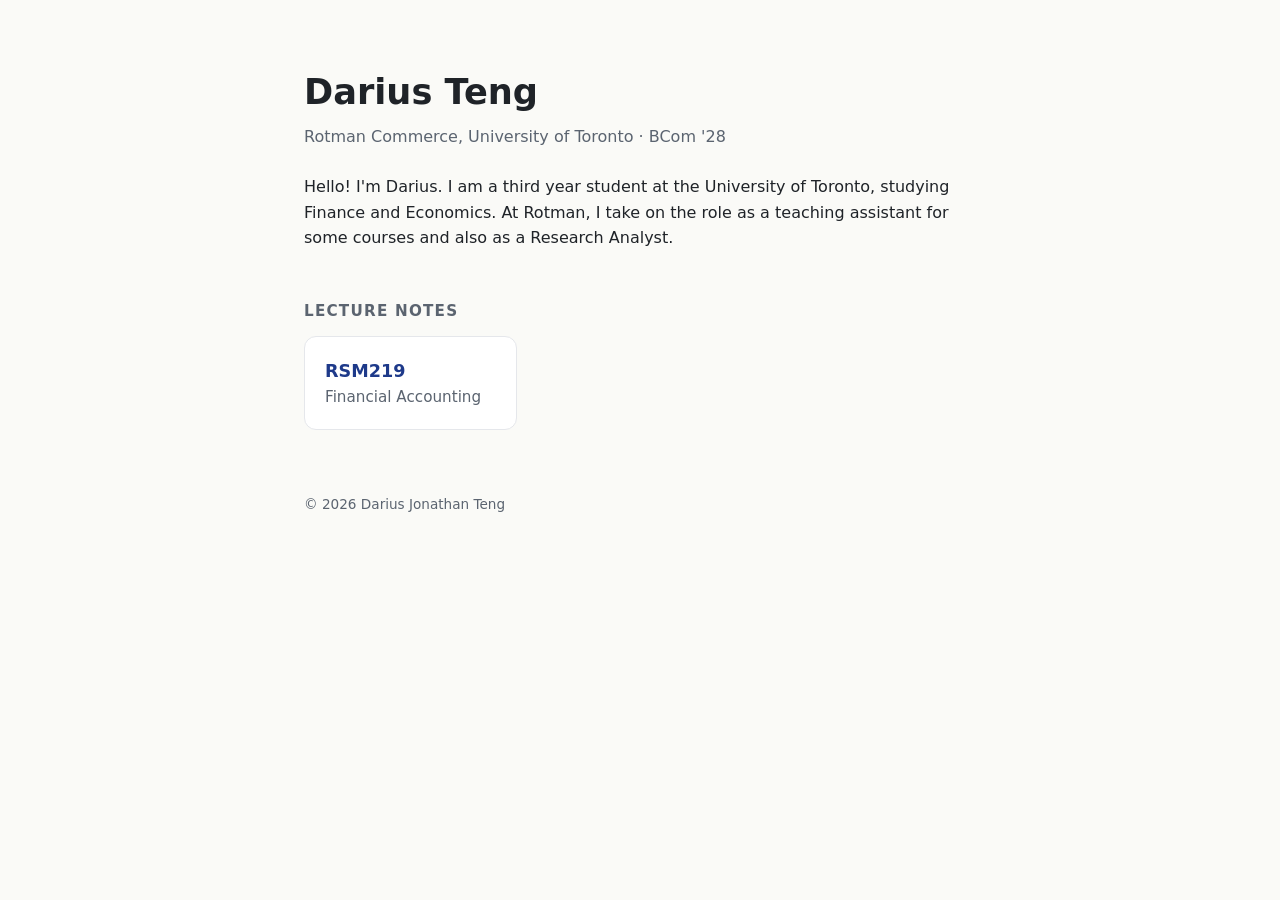
==== index.html @ db5783c6 "Revise index.html with new personal information Updated personal introduction and academic details." ====
<!DOCTYPE html>
<html lang="en">
<head>
  <meta charset="UTF-8">
  <meta name="viewport" content="width=device-width, initial-scale=1.0">
  <title>Darius Teng</title>
  <link rel="stylesheet" href="style.css">
</head>
<body>
  <main>
    <h1>Darius Teng</h1>
    <p class="sub">Rotman Commerce, University of Toronto · BCom '28</p>

    <p>
      Hello! I'm Darius. I am a third year student at the University of Toronto, studying Finance and Economics. At Rotman, I take on the role as a teaching assistant for some courses and also as a Research Analyst.
    </p>

    <h2>Lecture Notes</h2>
    <div class="courses">
      <a class="course" href="rsm219/">
        <div class="code">RSM219</div>
        <div class="name">Financial Accounting</div>
      </a>
      <!-- To add a course later, copy the <a class="course"> block above -->
    </div>

    <footer>© 2026 Darius Jonathan Teng</footer>
  </main>
</body>
</html>
---- style.css ----
:root {
  --bg: #fafaf7;
  --text: #1f2328;
  --muted: #5b6470;
  --accent: #1e3a8a;
  --card: #ffffff;
  --border: #e5e7eb;
}
* { box-sizing: border-box; }
body {
  margin: 0;
  font-family: system-ui, -apple-system, "Segoe UI", Roboto, sans-serif;
  background: var(--bg);
  color: var(--text);
  line-height: 1.6;
}
main { max-width: 720px; margin: 0 auto; padding: 64px 24px; }
h1 { font-size: 2.2rem; margin: 0 0 4px; }
.sub { color: var(--muted); margin: 0 0 24px; }
h2 {
  margin-top: 48px; font-size: 0.95rem; text-transform: uppercase;
  letter-spacing: 0.08em; color: var(--muted);
}
.courses {
  display: grid; gap: 16px;
  grid-template-columns: repeat(auto-fill, minmax(200px, 1fr));
}
.course {
  display: block; padding: 20px; background: var(--card);
  border: 1px solid var(--border); border-radius: 12px;
  text-decoration: none; color: inherit; transition: 0.15s;
}
.course:hover { border-color: var(--accent); transform: translateY(-2px); }
.course .code { font-weight: 700; color: var(--accent); font-size: 1.1rem; }
.course .name { color: var(--muted); font-size: 0.95rem; }
.file {
  display: flex; justify-content: space-between; align-items: center;
  flex-wrap: wrap; gap: 12px; padding: 16px 20px; margin-bottom: 12px;
  background: var(--card); border: 1px solid var(--border); border-radius: 12px;
}
.file .title { font-weight: 600; }
.btn {
  display: inline-block; padding: 8px 14px; border-radius: 8px;
  text-decoration: none; font-size: 0.9rem; font-weight: 600;
}
.btn.primary { background: var(--accent); color: #fff; }
.btn.ghost { border: 1px solid var(--border); color: var(--text); margin-right: 6px; }
.back { color: var(--muted); text-decoration: none; font-size: 0.9rem; }
footer { margin-top: 64px; color: var(--muted); font-size: 0.85rem; }
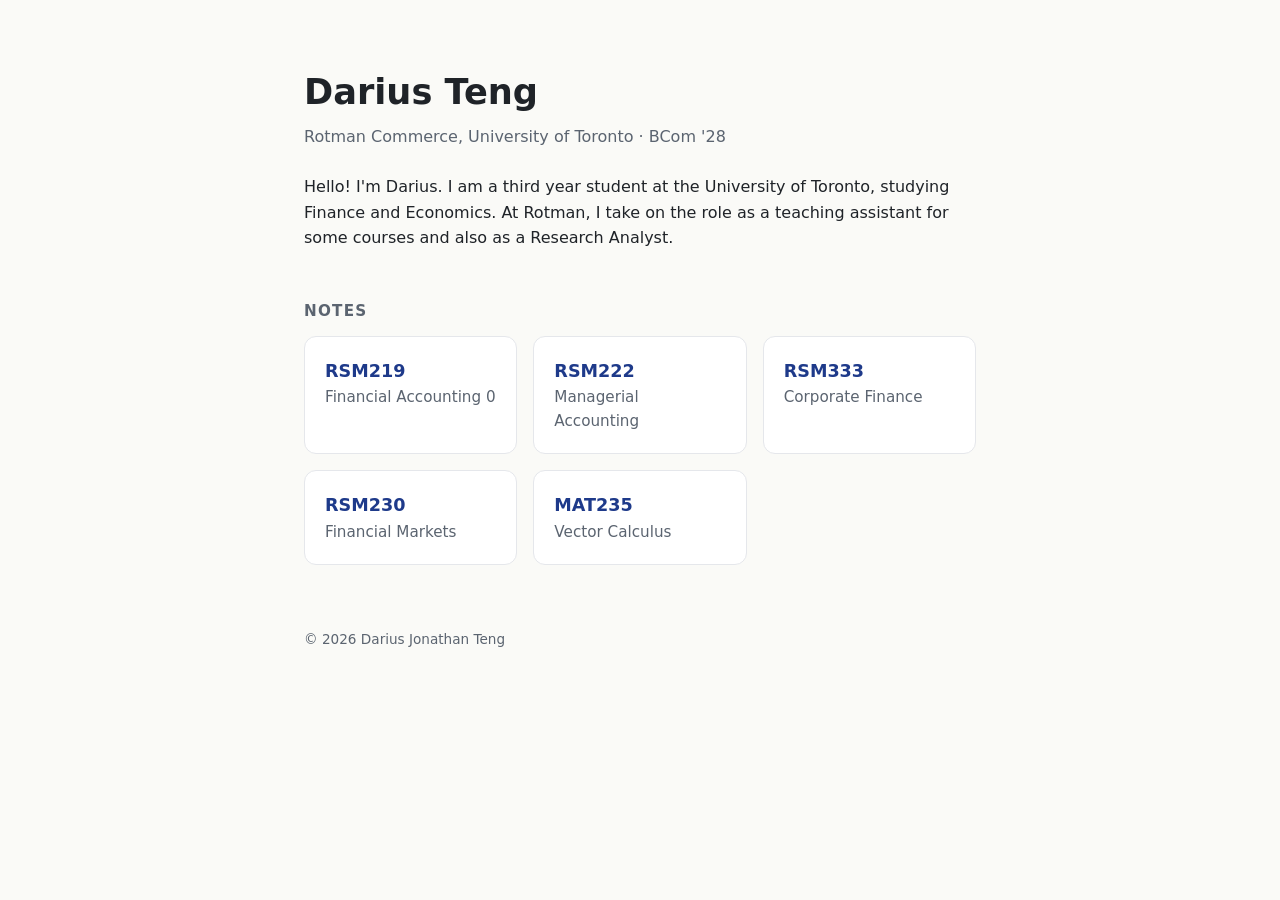
==== commit 0c2e8d5b: "Update lecture notes with additional courses Added new courses to the lecture notes section." ====
--- a/index.html
+++ b/index.html
@@ -15,12 +15,29 @@
       Hello! I'm Darius. I am a third year student at the University of Toronto, studying Finance and Economics. At Rotman, I take on the role as a teaching assistant for some courses and also as a Research Analyst.
     </p>
 
-    <h2>Lecture Notes</h2>
+    <h2>Notes</h2>
     <div class="courses">
-      <a class="course" href="rsm219/">
+      <a class="course" href="RSM219/">
         <div class="code">RSM219</div>
-        <div class="name">Financial Accounting</div>
+        <div class="name">Financial Accounting 0</div>
       </a>
+      <a class="course" href="RSM222/">
+        <div class="code">RSM222</div>
+        <div class="name">Managerial Accounting</div>
+      </a>
+      <a class="course" href="RSM333/">
+        <div class="code">RSM333</div>
+        <div class="name">Corporate Finance</div>
+      </a>
+      <a class="course" href="RSM230/">
+        <div class="code">RSM230</div>
+        <div class="name">Financial Markets</div>
+      </a>
+      <a class="course" href="MAT235/">
+        <div class="code">MAT235</div>
+        <div class="name">Vector Calculus</div>
+      </a>
+      
       <!-- To add a course later, copy the <a class="course"> block above -->
     </div>
 
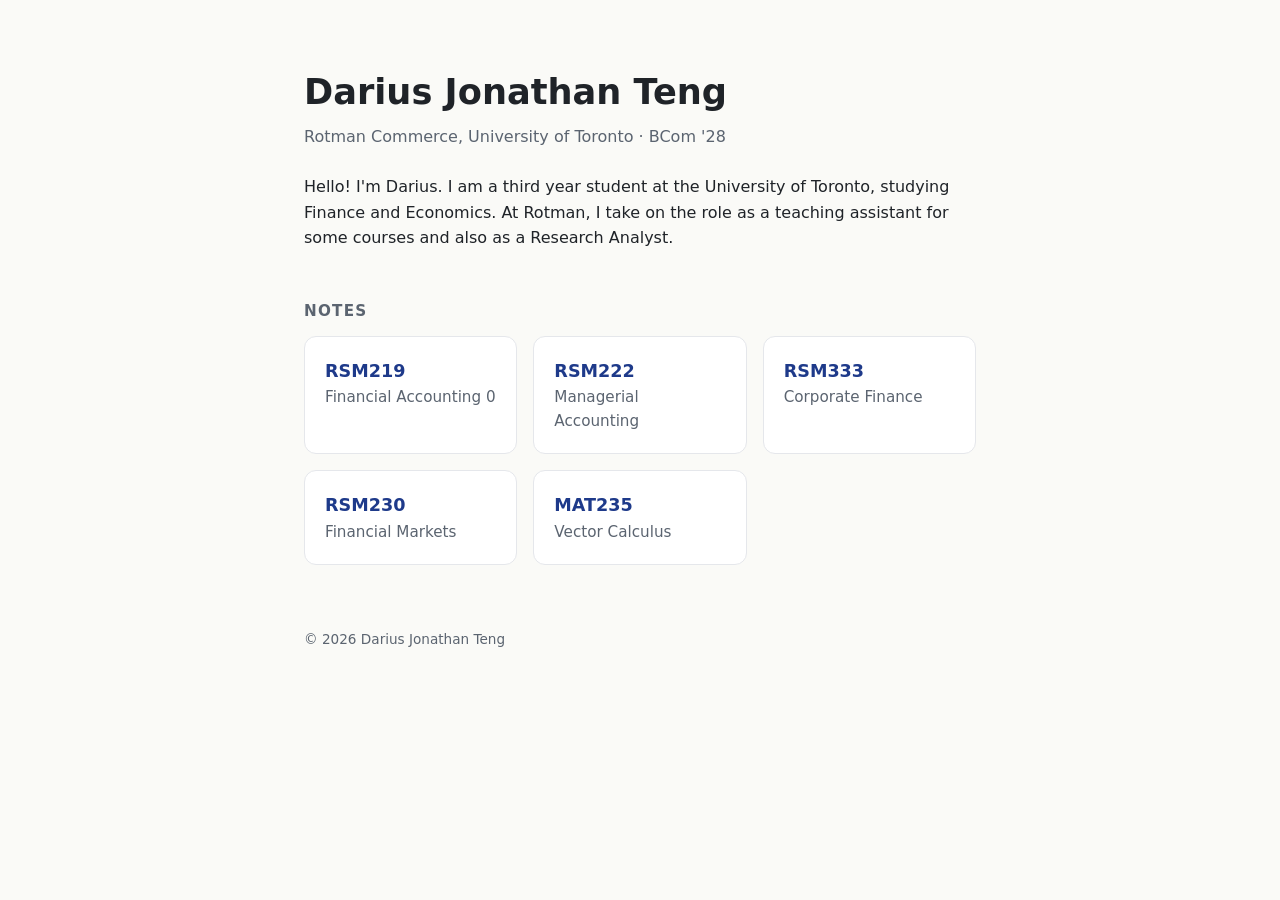
==== commit 0e9e74cc: "Fix HTML formatting issues and clean up code" ====
--- a/index.html
+++ b/index.html
@@ -3,12 +3,12 @@
 <head>
   <meta charset="UTF-8">
   <meta name="viewport" content="width=device-width, initial-scale=1.0">
-  <title>Darius Teng</title>
+  <title>Darius Jonathan Teng</title>
   <link rel="stylesheet" href="style.css">
 </head>
 <body>
   <main>
-    <h1>Darius Teng</h1>
+    <h1>Darius Jonathan Teng</h1>
     <p class="sub">Rotman Commerce, University of Toronto · BCom '28</p>
 
     <p>
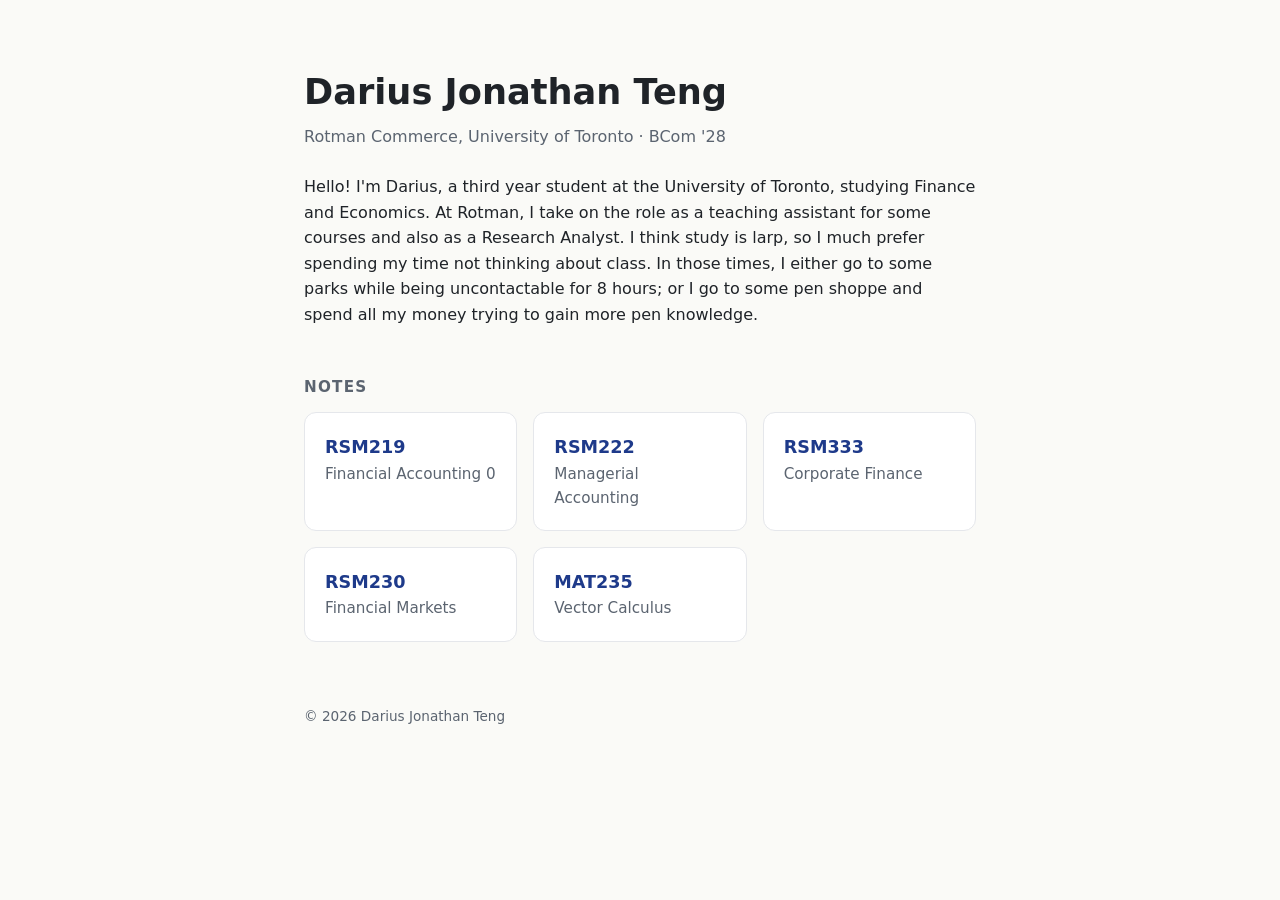
==== commit 1a0365b6: "Update personal introduction in index.html Added additional personal information and hobbies." ====
--- a/index.html
+++ b/index.html
@@ -12,7 +12,8 @@
     <p class="sub">Rotman Commerce, University of Toronto · BCom '28</p>
 
     <p>
-      Hello! I'm Darius. I am a third year student at the University of Toronto, studying Finance and Economics. At Rotman, I take on the role as a teaching assistant for some courses and also as a Research Analyst.
+      Hello! I'm Darius, a third year student at the University of Toronto, studying Finance and Economics. At Rotman, I take on the role as a teaching assistant for some courses and also as a Research Analyst.
+      I think study is larp, so I much prefer spending my time not thinking about class. In those times, I either go to some parks while being uncontactable for 8 hours; or I go to some pen shoppe and spend all my money trying to gain more pen knowledge.
     </p>
 
     <h2>Notes</h2>
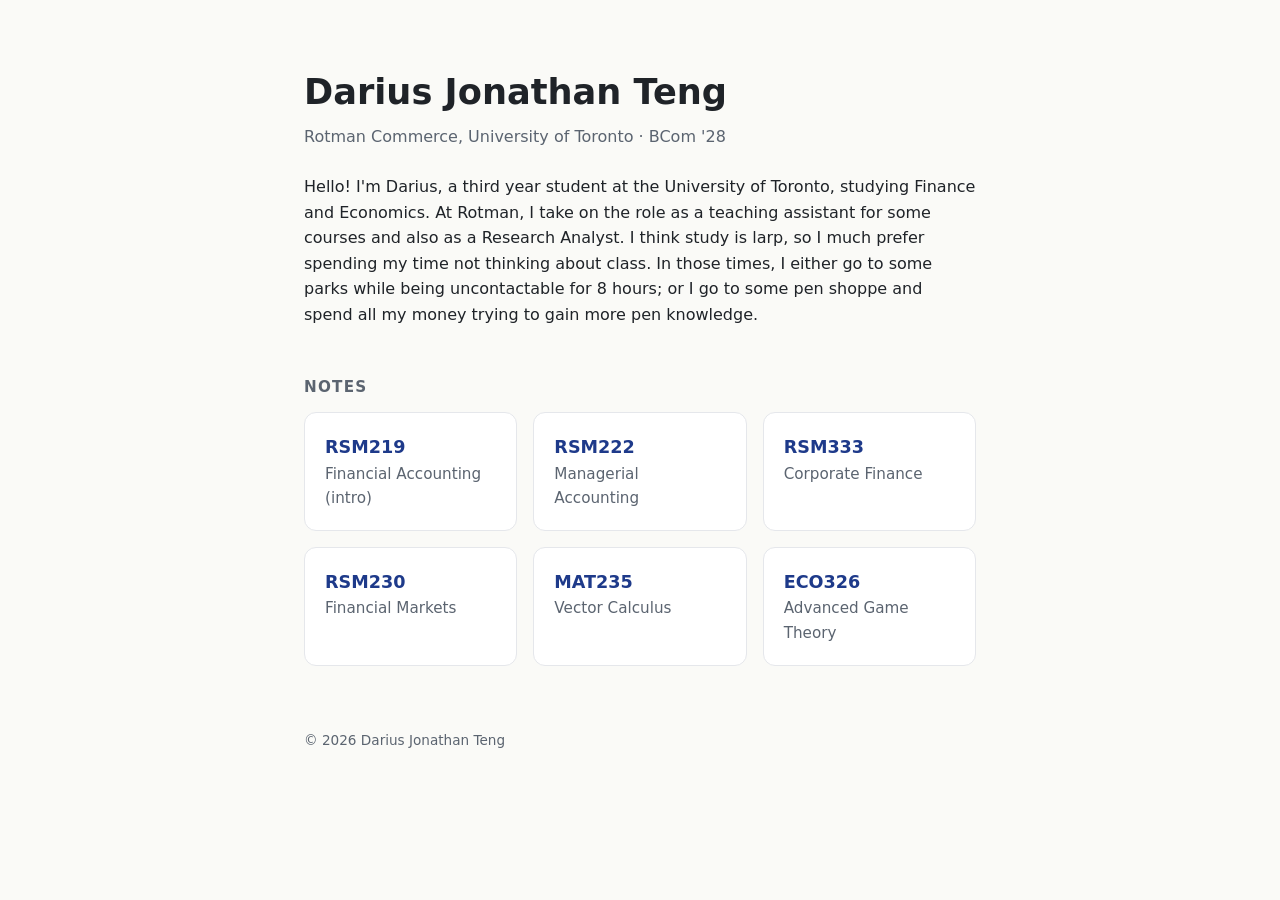
==== commit e75e2743: "Modify course list in index.html Updated course details and added ECO326." ====
--- a/index.html
+++ b/index.html
@@ -20,7 +20,7 @@
     <div class="courses">
       <a class="course" href="RSM219/">
         <div class="code">RSM219</div>
-        <div class="name">Financial Accounting 0</div>
+        <div class="name">Financial Accounting (intro)</div>
       </a>
       <a class="course" href="RSM222/">
         <div class="code">RSM222</div>
@@ -38,6 +38,10 @@
         <div class="code">MAT235</div>
         <div class="name">Vector Calculus</div>
       </a>
+      <a class="course" href="EC0326/">
+        <div class="code">ECO326</div>
+        <div class="name">Advanced Game Theory</div>
+      </a>
       
       <!-- To add a course later, copy the <a class="course"> block above -->
     </div>
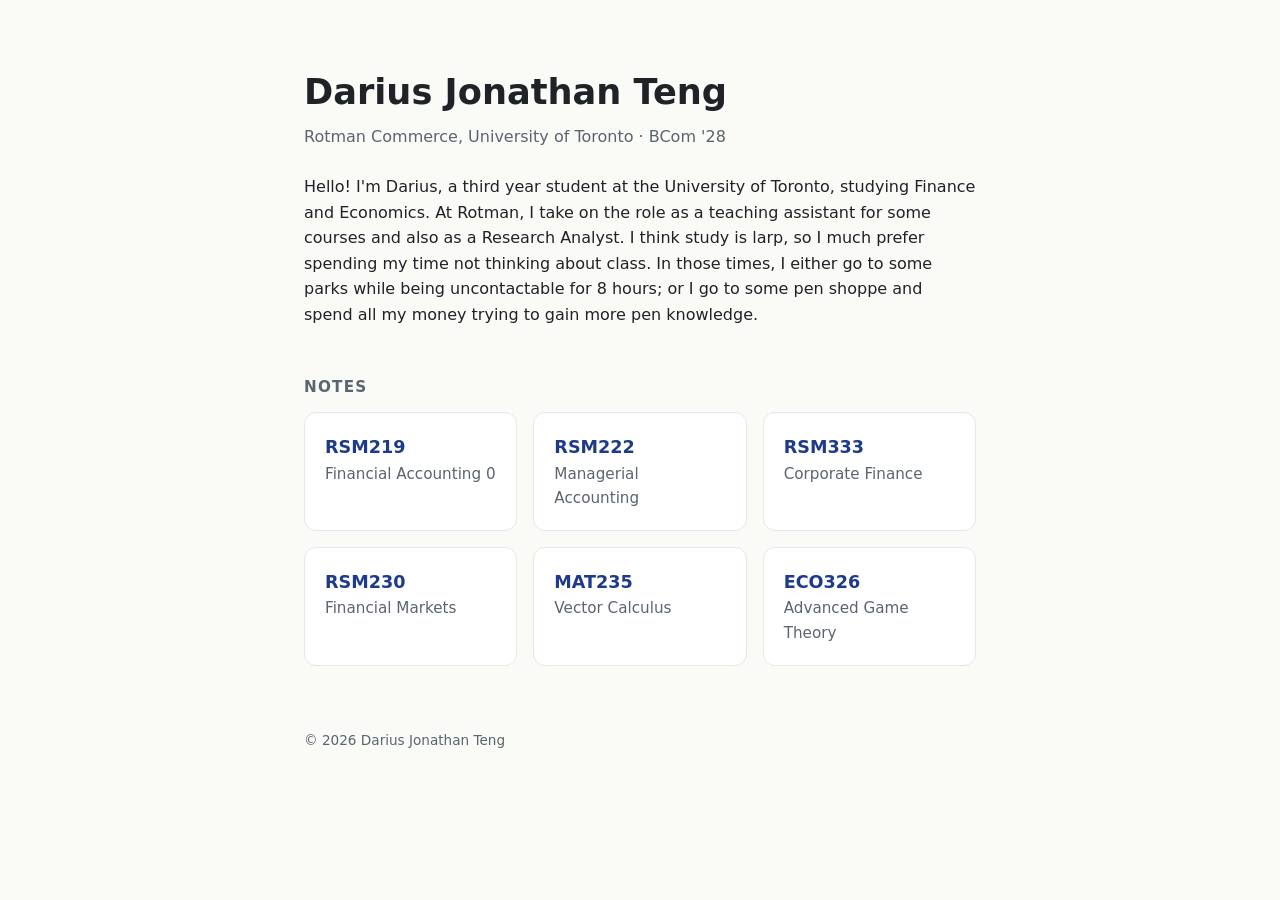
==== commit 9333ab84: "Fix HTML formatting and update course details" ====
--- a/index.html
+++ b/index.html
@@ -20,7 +20,7 @@
     <div class="courses">
       <a class="course" href="RSM219/">
         <div class="code">RSM219</div>
-        <div class="name">Financial Accounting (intro)</div>
+        <div class="name">Financial Accounting 0</div>
       </a>
       <a class="course" href="RSM222/">
         <div class="code">RSM222</div>
